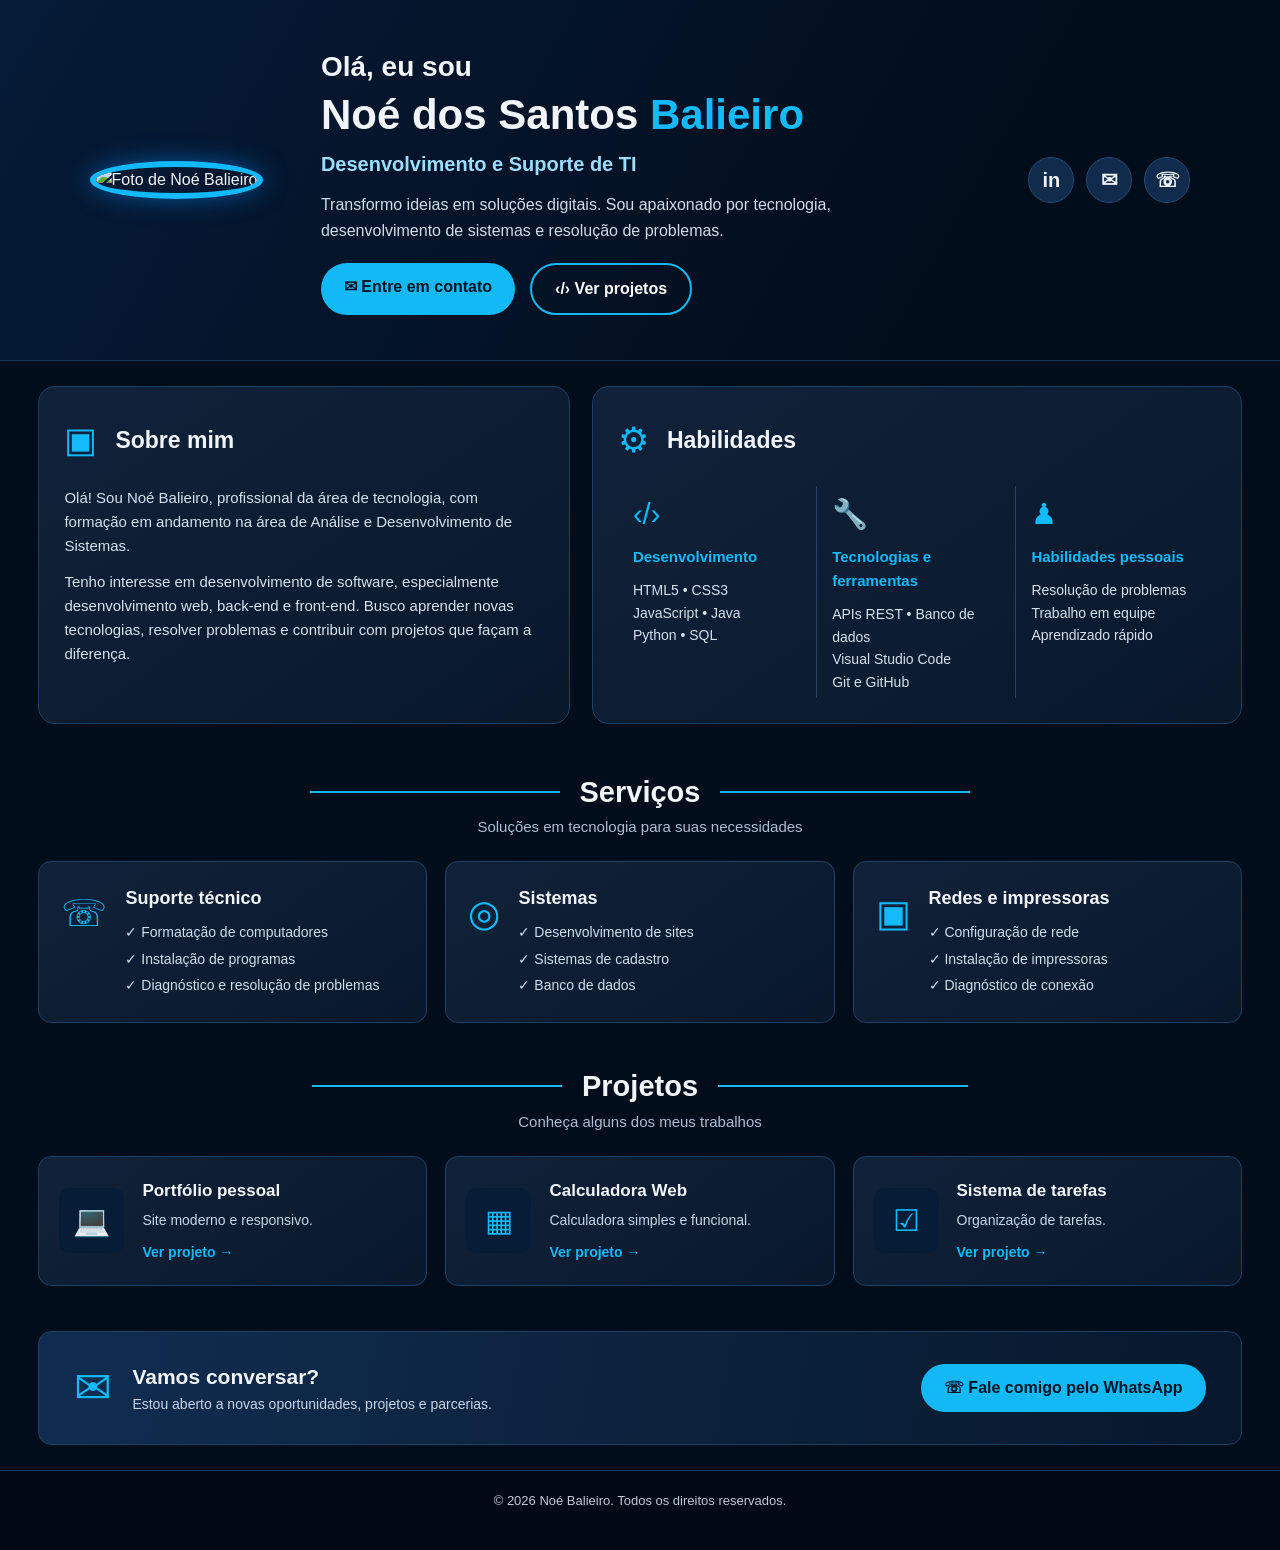
==== index.html @ eed7b460 "Add files via upload" ====
<!DOCTYPE html>
<html lang="pt-BR">

<head>
    <meta charset="UTF-8">
    <meta name="viewport" content="width=device-width, initial-scale=1.0">

    <meta name="description" content="Portfólio profissional de Noé Balieiro - Desenvolvimento e Suporte de TI">

    <title>Portfólio | Noé Balieiro</title>

    <link rel="stylesheet" href="stilo2.css">

</head>

<body>

    <main>

        <!-- APRESENTAÇÃO -->
        <section class="apresentacao">

            <div class="foto">
                <img src="img/IMG_20231106_073943759.jpg" alt="Foto de Noé Balieiro">
            </div>

            <div class="introducao">

                <h2>Olá, eu sou</h2>

                <h1>Noé dos Santos <span>Balieiro</span></h1>

                <h3>Desenvolvimento e Suporte de TI</h3>

                <p>
                    Transformo ideias em soluções digitais.
                    Sou apaixonado por tecnologia, desenvolvimento
                    de sistemas e resolução de problemas.
                </p>

                <div class="botoes">
                    <a href="#contato" class="btn-principal">✉ Entre em contato</a>

                    <a href="#projetos" class="btn-secundario">‹/› Ver projetos</a>
                </div>

            </div>

            <div class="redes-sociais">
                <a href="https://www.linkedin.com/in/noe-balieiro/" target="_blank">in</a>

                <a href="mailto:noehtorres7@gmail.com">✉</a>

                <a href="https://w.app/rmszx8" target="_blank">☏</a>
            </div>

        </section>


        <!-- SOBRE MIM E HABILIDADES -->
        <section class="sobre-habilidades">

            <article class="card sobre" id="sobre">

                <div class="titulo-card">
                    <span class="icone">▣</span>
                    <h2>Sobre mim</h2>
                </div>

                <p>
                    Olá! Sou Noé Balieiro, profissional da área de
                    tecnologia, com formação em andamento na área de
                    Análise e Desenvolvimento de Sistemas.
                </p>

                <p>
                    Tenho interesse em desenvolvimento de software,
                    especialmente desenvolvimento web, back-end e front-end.
                    Busco aprender novas tecnologias, resolver problemas
                    e contribuir com projetos que façam a diferença.
                </p>

            </article>


            <article class="card habilidades" id="habilidades">

                <div class="titulo-card">
                    <span class="icone">⚙</span>
                    <h2>Habilidades</h2>
                </div>

                <div class="habilidades-lista">

                    <div class="habilidade-item">
                        <span class="icone-habilidade">‹/›</span>
                        <h3>Desenvolvimento</h3>

                        <p>HTML5 • CSS3</p>
                        <p>JavaScript • Java</p>
                        <p>Python • SQL</p>
                    </div>

                    <div class="habilidade-item">
                        <span class="icone-habilidade">🔧</span>
                        <h3>Tecnologias e ferramentas</h3>

                        <p>APIs REST • Banco de dados</p>
                        <p>Visual Studio Code</p>
                        <p>Git e GitHub</p>
                    </div>

                    <div class="habilidade-item">
                        <span class="icone-habilidade">♟</span>
                        <h3>Habilidades pessoais</h3>

                        <p>Resolução de problemas</p>
                        <p>Trabalho em equipe</p>
                        <p>Aprendizado rápido</p>
                    </div>

                </div>

            </article>

        </section>


        <!-- SERVIÇOS -->
        <section class="secao" id="servicos">

            <div class="titulo-secao">
                <h2>Serviços</h2>
                <p>Soluções em tecnologia para suas necessidades</p>
            </div>

            <div class="servicos-lista">

                <article class="servico-card">
                    <span class="icone-servico">☏</span>

                    <div>
                        <h3>Suporte técnico</h3>
                        <p>✓ Formatação de computadores</p>
                        <p>✓ Instalação de programas</p>
                        <p>✓ Diagnóstico e resolução de problemas</p>
                    </div>
                </article>

                <article class="servico-card">
                    <span class="icone-servico">◎</span>

                    <div>
                        <h3>Sistemas</h3>
                        <p>✓ Desenvolvimento de sites</p>
                        <p>✓ Sistemas de cadastro</p>
                        <p>✓ Banco de dados</p>
                    </div>
                </article>

                <article class="servico-card">
                    <span class="icone-servico">▣</span>

                    <div>
                        <h3>Redes e impressoras</h3>
                        <p>✓ Configuração de rede</p>
                        <p>✓ Instalação de impressoras</p>
                        <p>✓ Diagnóstico de conexão</p>
                    </div>
                </article>

            </div>

        </section>


        <!-- PROJETOS -->
        <section class="secao" id="projetos">

            <div class="titulo-secao">
                <h2>Projetos</h2>
                <p>Conheça alguns dos meus trabalhos</p>
            </div>

            <div class="projetos-lista">

                <article class="projeto-card">
                    <div class="projeto-icone">💻</div>

                    <div>
                        <h3>Portfólio pessoal</h3>
                        <p>Site moderno e responsivo.</p>

                        <a href="Universo_auria/">Ver projeto →</a>
                    </div>
                </article>

                <article class="projeto-card">
                    <div class="projeto-icone">▦</div>

                    <div>
                        <h3>Calculadora Web</h3>
                        <p>Calculadora simples e funcional.</p>

                        <a href="calculadora_web/">Ver projeto →</a>
                    </div>
                </article>

                <article class="projeto-card">
                    <div class="projeto-icone">☑</div>

                    <div>
                        <h3>Sistema de tarefas</h3>
                        <p>Organização de tarefas.</p>

                        <a href="organizador_de_tarefas/">Ver projeto →</a>
                    </div>
                </article>

            </div>

        </section>


        <!-- CONTATO -->
        <section class="contato" id="contato">

            <div class="contato-texto">
                <span class="icone-contato">✉</span>

                <div>
                    <h2>Vamos conversar?</h2>
                    <p>
                        Estou aberto a novas oportunidades,
                        projetos e parcerias.
                    </p>
                </div>
            </div>

            <a href="https://w.app/rmszx8" target="_blank" class="btn-principal">
                ☏ Fale comigo pelo WhatsApp
            </a>

        </section>

    </main>


    <!-- RODAPÉ -->
    <footer>

        <!--<h2>Noé<span>.</span></h2>-->

        <p>© 2026 Noé Balieiro. Todos os direitos reservados.</p>

       <!-- <div class="footer-links">
            <a href="https://www.linkedin.com/in/noe-balieiro/" target="_blank">LinkedIn</a>
            <a href="mailto:noehtorres7@gmail.com">E-mail</a>
            <a href="https://w.app/rmszx8" target="_blank">WhatsApp</a>
        </div>-->

    </footer>

</body>
</html>
---- stilo2.css ----
/* CONFIGURAÇÕES GERAIS */

* {
    margin: 0;
    padding: 0;
    box-sizing: border-box;
}

html {
    scroll-behavior: smooth;
}

body {
    font-family: Arial, Helvetica, sans-serif;
    background: #020d1b;
    color: #f1f5f9;
    line-height: 1.6;
}

a {
    text-decoration: none;
    color: inherit;
}

main {
    width: 100%;
}


/* APRESENTAÇÃO */

.apresentacao {
    min-height: 360px;
    padding: 45px 7%;
    display: flex;
    align-items: center;
    justify-content: space-between;
    gap: 40px;

    background: linear-gradient(120deg, #061b38, #020d1b 75%);
    border-bottom: 1px solid #12365a;
}

.foto {
    flex-shrink: 0;
}

.foto img {
    width: 245px;
    height: 245px;
    object-fit: cover;
    border-radius: 50%;
    border: 6px solid #12b9ff;
    box-shadow: 0 0 25px #008cff80;
}

.introducao {
    flex: 1;
    max-width: 650px;
}

.introducao h2 {
    font-size: 28px;
}

.introducao h1 {
    font-size: 42px;
    line-height: 1.2;
    margin-bottom: 8px;
}

.introducao h1 span {
    color: #13baff;
}

.introducao h3 {
    font-size: 20px;
    color: #9bdcff;
    margin-bottom: 12px;
}

.introducao p {
    font-size: 16px;
    max-width: 550px;
    color: #d1dce9;
}

.botoes {
    display: flex;
    gap: 15px;
    margin-top: 20px;
    flex-wrap: wrap;
}

.btn-principal,
.btn-secundario {
    display: inline-block;
    padding: 11px 23px;
    border-radius: 30px;
    font-weight: bold;
    transition: 0.3s;
}

.btn-principal {
    background: #12b9f5;
    color: #001426;
}

.btn-principal:hover {
    background: #69d5ff;
    transform: translateY(-3px);
}

.btn-secundario {
    border: 2px solid #12b9f5;
    color: white;
}

.btn-secundario:hover {
    background: #12b9f5;
    color: #001426;
}

.redes-sociais {
    display: flex;
    gap: 12px;
}

.redes-sociais a {
    width: 46px;
    height: 46px;
    display: flex;
    align-items: center;
    justify-content: center;
    border-radius: 50%;
    background: #102b4c;
    border: 1px solid #234b73;
    font-weight: bold;
    font-size: 20px;
    transition: 0.3s;
}

.redes-sociais a:hover {
    background: #12b9f5;
    color: #001426;
}


/* SOBRE MIM E HABILIDADES */

.sobre-habilidades {
    display: grid;
    grid-template-columns: 0.9fr 1.1fr;
    gap: 22px;
    padding: 25px 3%;
}

.card {
    background: linear-gradient(145deg, #10223a, #09182b);
    border: 1px solid #1c4165;
    border-radius: 17px;
    padding: 25px;
}

.titulo-card {
    display: flex;
    align-items: center;
    gap: 18px;
    margin-bottom: 18px;
}

.titulo-card h2 {
    font-size: 23px;
}

.icone {
    color: #13baff;
    font-size: 35px;
}

.sobre p {
    color: #d6e1ed;
    margin-bottom: 12px;
    font-size: 15px;
}


/* HABILIDADES */

.habilidades-lista {
    display: grid;
    grid-template-columns: repeat(3, 1fr);
}

.habilidade-item {
    padding: 5px 15px;
    border-right: 1px solid #244564;
}

.habilidade-item:last-child {
    border-right: none;
}

.icone-habilidade {
    display: block;
    color: #13baff;
    font-size: 29px;
    margin-bottom: 8px;
}

.habilidade-item h3 {
    color: #13baff;
    font-size: 15px;
    margin-bottom: 10px;
}

.habilidade-item p {
    font-size: 14px;
    color: #d6e1ed;
}


/* TÍTULOS DAS SEÇÕES */

.secao {
    padding: 20px 3%;
}

.titulo-secao {
    text-align: center;
    margin-bottom: 22px;
}

.titulo-secao h2 {
    font-size: 29px;
    display: flex;
    align-items: center;
    justify-content: center;
    gap: 20px;
}

.titulo-secao h2::before,
.titulo-secao h2::after {
    content: "";
    height: 2px;
    background: #12b9f5;
    flex: 1;
    max-width: 250px;
}

.titulo-secao p {
    color: #a9bfd5;
    font-size: 15px;
}


/* SERVIÇOS */

.servicos-lista {
    display: grid;
    grid-template-columns: repeat(3, 1fr);
    gap: 18px;
}

.servico-card {
    display: flex;
    align-items: flex-start;
    gap: 18px;
    padding: 22px;
    background: linear-gradient(145deg, #10223a, #09182b);
    border: 1px solid #1c4165;
    border-radius: 13px;
    transition: 0.3s;
}

.servico-card:hover,
.projeto-card:hover {
    transform: translateY(-5px);
    border-color: #12b9f5;
}

.icone-servico {
    font-size: 37px;
    color: #13baff;
}

.servico-card h3 {
    font-size: 18px;
    margin-bottom: 8px;
}

.servico-card p {
    color: #d0deeb;
    font-size: 14px;
    margin-bottom: 4px;
}


/* PROJETOS */

.projetos-lista {
    display: grid;
    grid-template-columns: repeat(3, 1fr);
    gap: 18px;
}

.projeto-card {
    display: flex;
    align-items: center;
    gap: 18px;
    padding: 20px;
    background: linear-gradient(145deg, #10223a, #09182b);
    border: 1px solid #1c4165;
    border-radius: 13px;
    transition: 0.3s;
}

.projeto-icone {
    min-width: 65px;
    height: 65px;
    display: flex;
    align-items: center;
    justify-content: center;
    background: #071d37;
    color: #13baff;
    border-radius: 10px;
    font-size: 30px;
}

.projeto-card h3 {
    font-size: 17px;
    margin-bottom: 5px;
}

.projeto-card p {
    color: #c8d6e5;
    font-size: 14px;
    margin-bottom: 8px;
}

.projeto-card a {
    color: #13baff;
    font-size: 14px;
    font-weight: bold;
}

.projeto-card a:hover {
    color: white;
}


/* CONTATO */

.contato {
    margin: 25px 3%;
    padding: 20px 35px;
    display: flex;
    justify-content: space-between;
    align-items: center;
    gap: 20px;

    background: linear-gradient(100deg, #102d50, #07182c);
    border: 1px solid #1c4165;
    border-radius: 13px;
}

.contato-texto {
    display: flex;
    align-items: center;
    gap: 20px;
}

.icone-contato {
    font-size: 45px;
    color: #13baff;
}

.contato-texto h2 {
    font-size: 21px;
}

.contato-texto p {
    color: #c8d6e5;
    font-size: 14px;
}


/* RODAPÉ */

footer {
    min-height: 80px;
    padding: 20px 3%;
    align-items: center;
    gap: 15px;
    border-top: 1px solid #1c4165;
    background: #010914;
    text-align: center;
}
/*
footer h2 {
    font-size: 27px;
}

footer h2 span {
    color: #13baff;
}
*/
footer p,
.footer-links a {
    font-size: 13px;
    color: #bdcbd9;
}
/*
.footer-links {
    display: flex;
    gap: 18px;
}

.footer-links a:hover {
    color: #13baff;
}*/


/* TABLETS */

@media (max-width: 1000px) {

    .apresentacao {
        flex-wrap: wrap;
    }

    .redes-sociais {
        width: 100%;
        justify-content: center;
    }

    .sobre-habilidades {
        grid-template-columns: 1fr;
    }

    .servicos-lista,
    .projetos-lista {
        grid-template-columns: repeat(2, 1fr);
    }

}


/* CELULARES */

@media (max-width: 650px) {

    .apresentacao {
        padding: 35px 20px;
        flex-direction: column;
        text-align: center;
        gap: 20px;
    }

    .foto img {
        width: 190px;
        height: 190px;
    }

    .introducao h1 {
        font-size: 30px;
    }

    .introducao h2 {
        font-size: 23px;
    }

    .introducao h3 {
        font-size: 17px;
    }

    .botoes {
        justify-content: center;
    }

    .redes-sociais {
        justify-content: center;
    }

    .sobre-habilidades {
        padding: 20px 15px;
    }

    .card {
        padding: 20px;
    }

    .habilidades-lista {
        grid-template-columns: 1fr;
    }

    .habilidade-item {
        border-right: none;
        border-bottom: 1px solid #244564;
        padding: 15px 0;
    }

    .habilidade-item:last-child {
        border-bottom: none;
    }

    .servicos-lista,
    .projetos-lista {
        grid-template-columns: 1fr;
    }

    .titulo-secao h2 {
        font-size: 25px;
    }

    .contato {
        flex-direction: column;
        text-align: center;
        padding: 25px 15px;
    }

    .contato-texto {
        flex-direction: column;
    }

    footer {
        flex-direction: column;
        text-align: center;
    }

    .footer-links {
        justify-content: center;
        flex-wrap: wrap;
    }

}
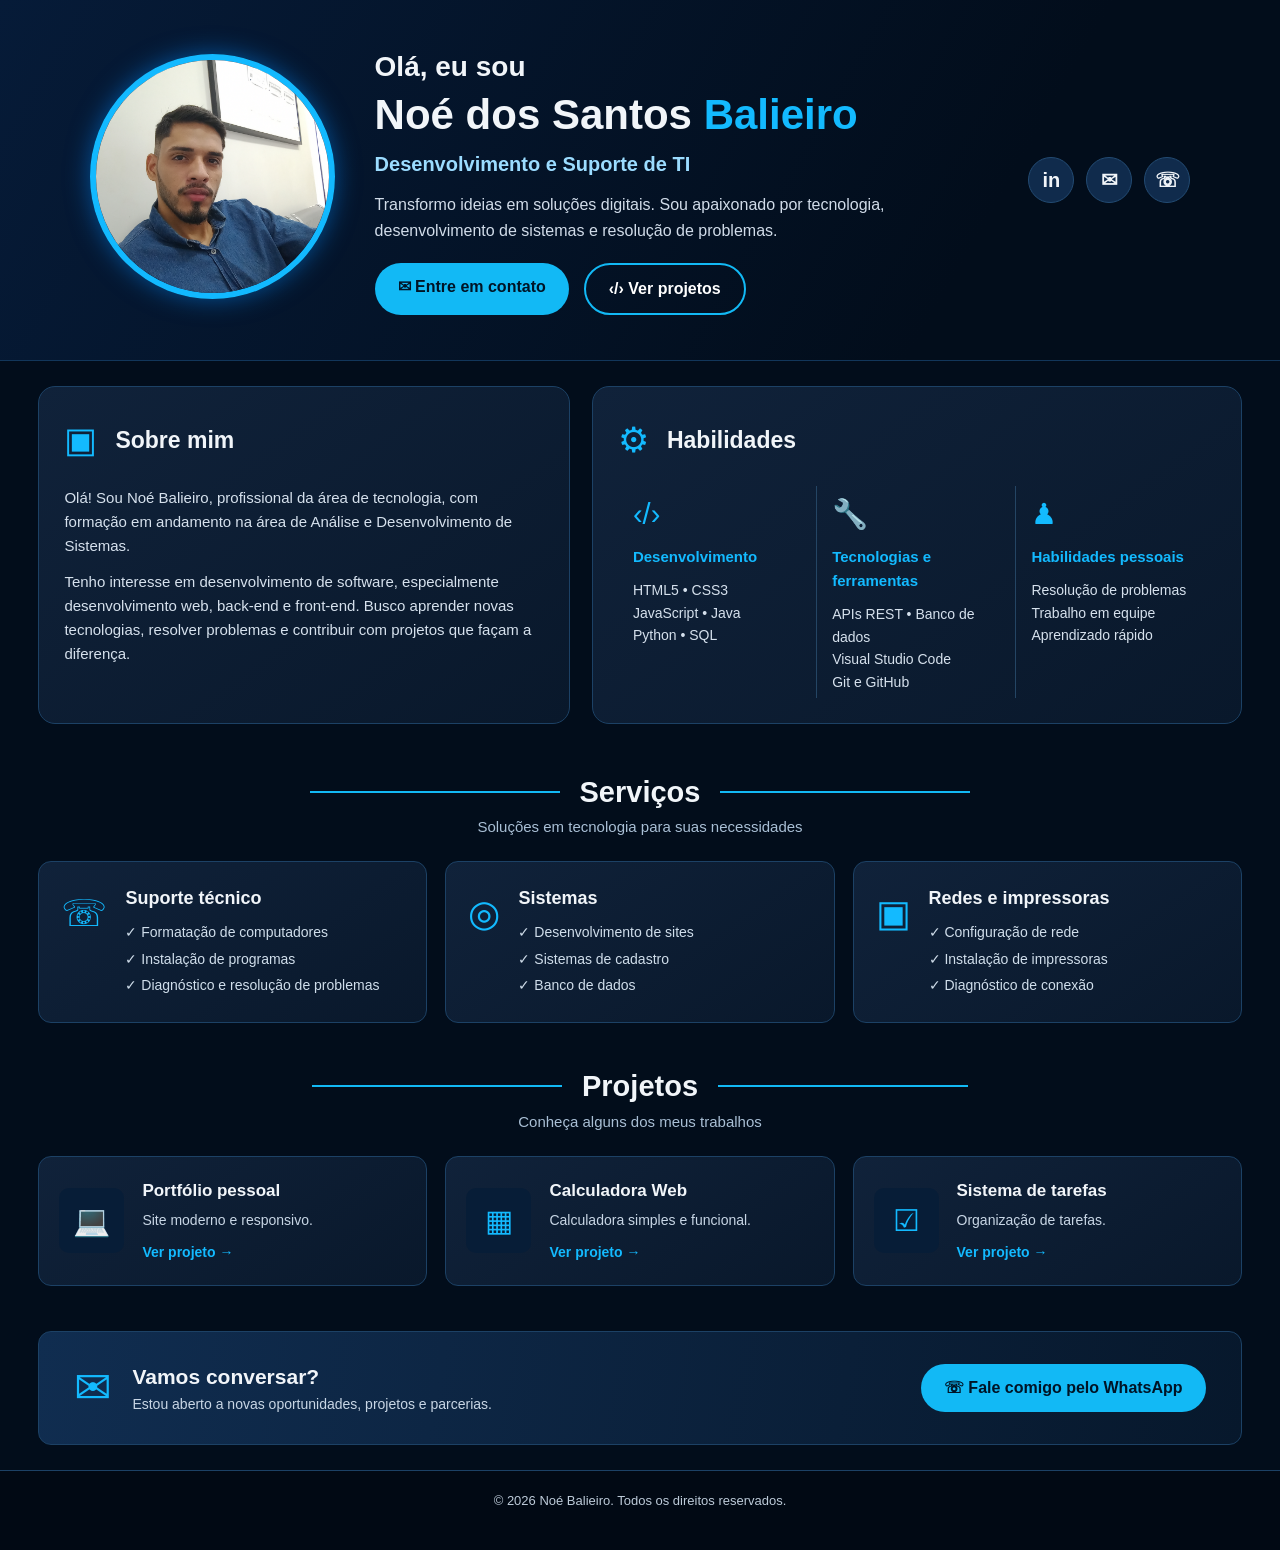
==== commit a1932f56: "Update index.html" ====
--- a/index.html
+++ b/index.html
@@ -214,7 +214,7 @@
                         <h3>Sistema de tarefas</h3>
                         <p>Organização de tarefas.</p>
 
-                        <a href="organizador_de_tarefas/">Ver projeto →</a>
+                        <a href="organizador_de_setas/">Ver projeto →</a>
                     </div>
                 </article>
 
